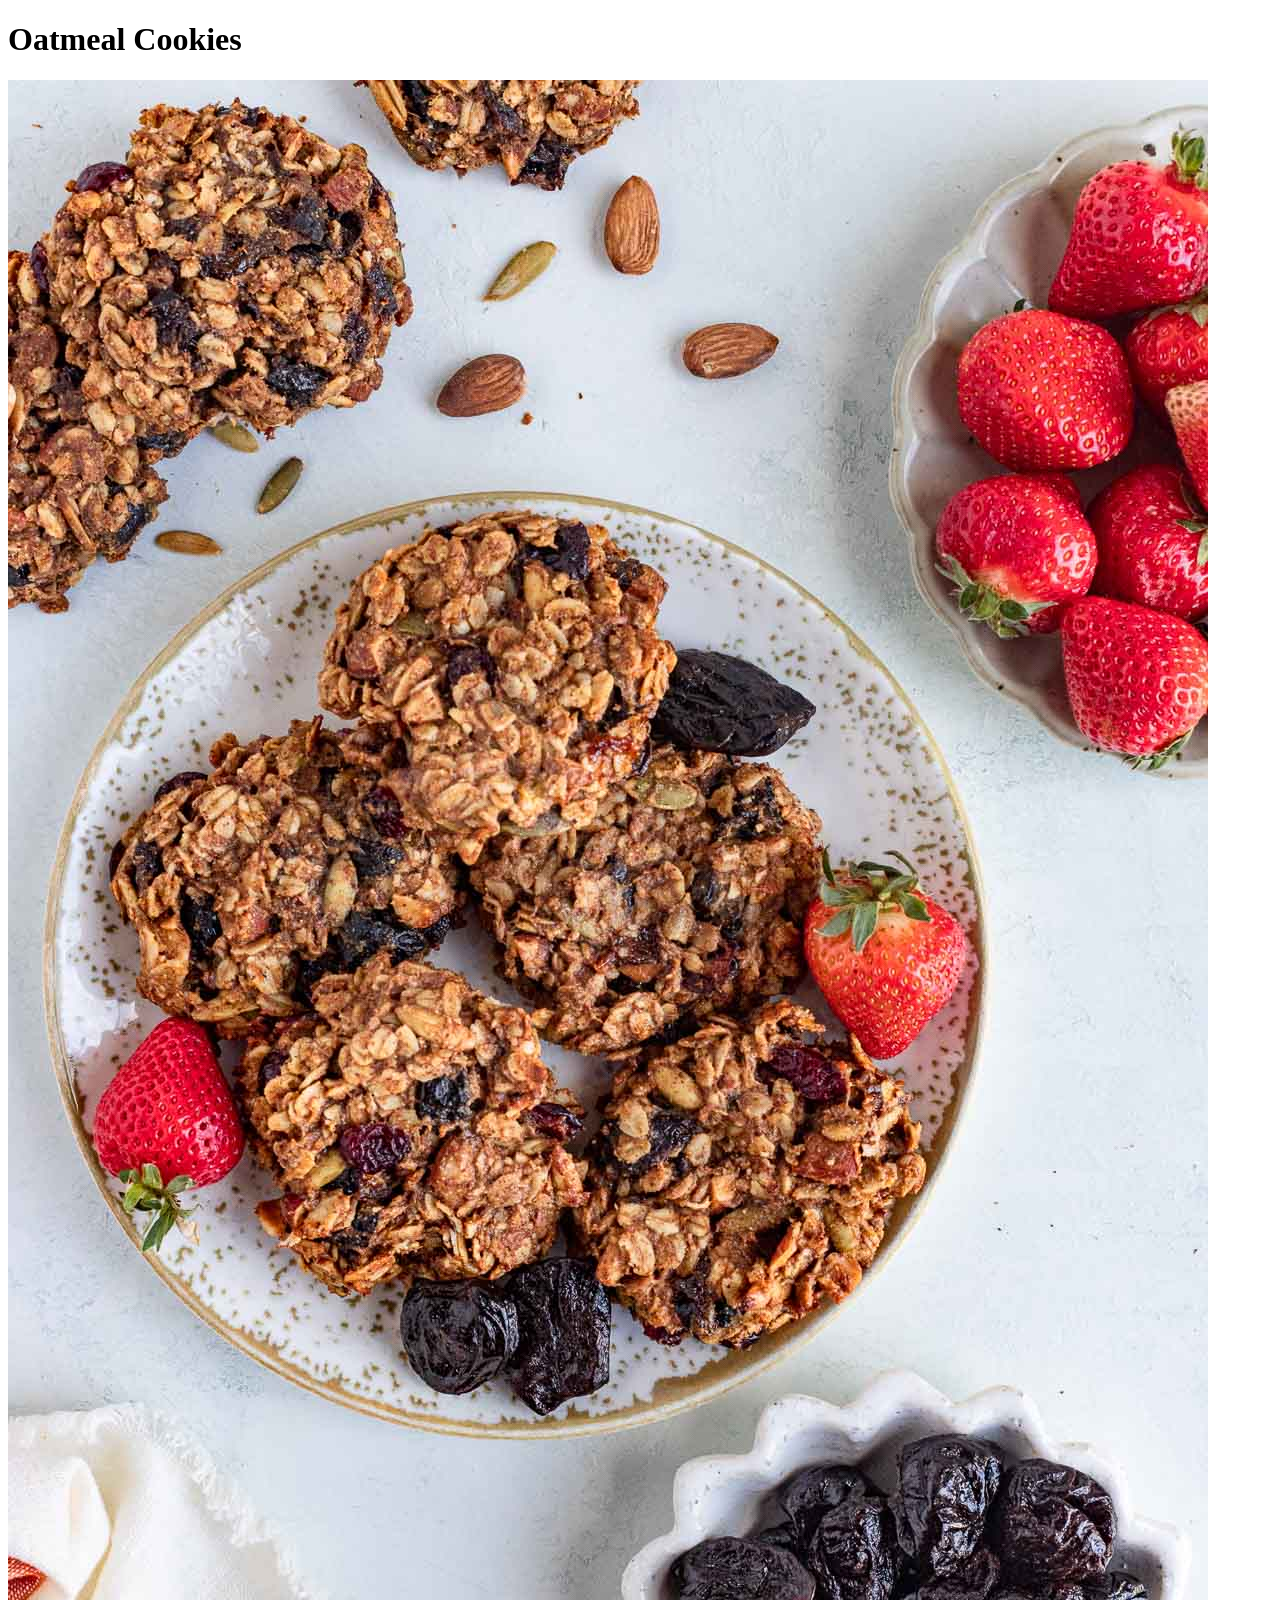
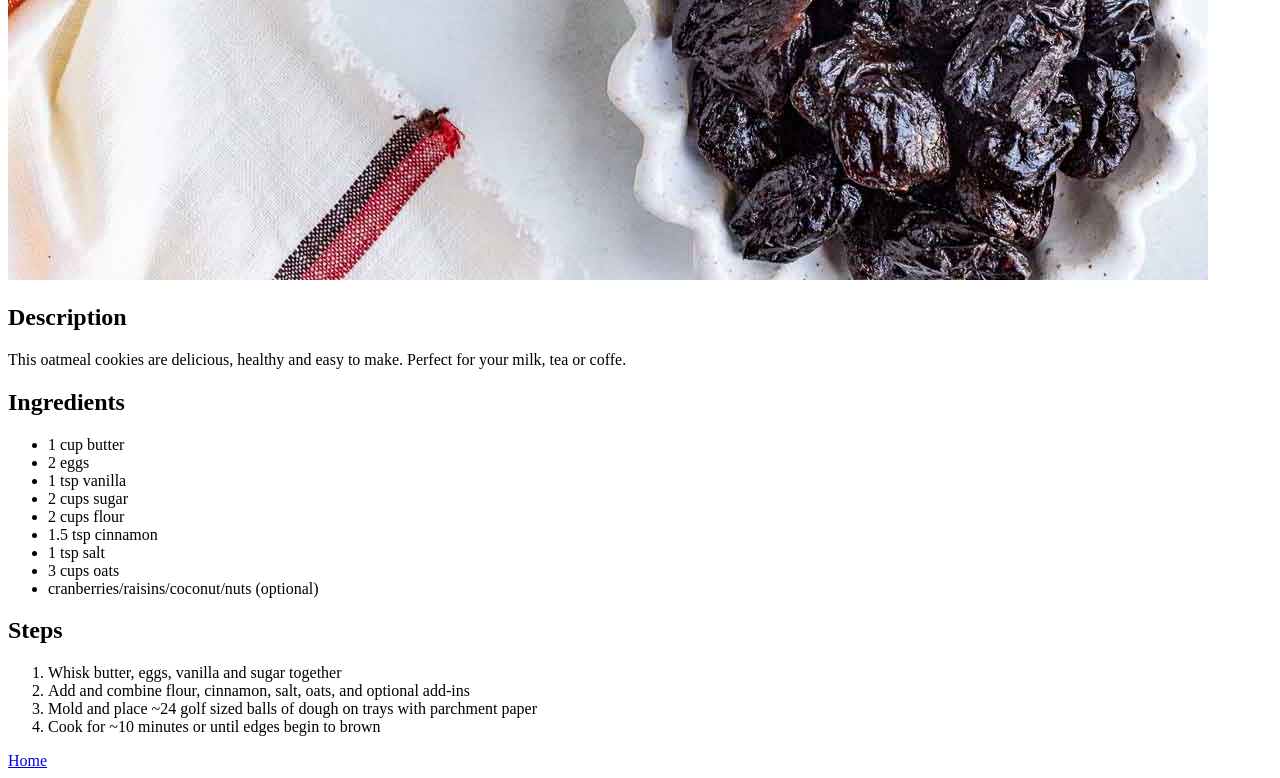
==== recipes/oatmeal_cookies.html @ d1a951be "Iteracion 3: Contenido de pagina de receta Se cambio la receta a galletas de avena. Se añadio una im" ====
<!DOCTYPE html>

<html>
  <head LANG="en">
    <meta charset="UTF-8">
    <meta name="viewport" content="width=device-width, initial-scale=1.0">
  </head>

  <body>
    <h1>Oatmeal Cookies</h1>

    <img src="../images/finished_cookies.jpg" alt="Image of a oatmeal cookies on top of a plate with strawberries."  
    width="1200" height="1800">

       <h2>Description</h2>

       <p>This oatmeal cookies are delicious, healthy and easy to make. Perfect for your milk, tea or coffe.</p>

       <h2>Ingredients</h2>

       <ul>
         <li>1 cup butter</li>
         <li>2 eggs</li>
         <li>1 tsp vanilla</li>
         <li>2 cups sugar</li>
         <li>2 cups flour</li>
         <li>1.5 tsp cinnamon</li>
         <li>1 tsp salt</li>
         <li>3 cups oats</li>
         <li>cranberries/raisins/coconut/nuts (optional)</li>
       </ul>

       <h2>Steps</h2>

       <ol>
         <li>Whisk butter, eggs, vanilla and sugar together</li>
         <li>Add and combine flour, cinnamon, salt, oats, and optional add-ins</li>
         <li>Mold and place ~24 golf sized balls of dough on trays with parchment paper</li>
         <li>Cook for ~10 minutes or until edges begin to brown</li>
       </ol>
       
       <a href="../index.html">Home</a>
       
  </body>

</html>
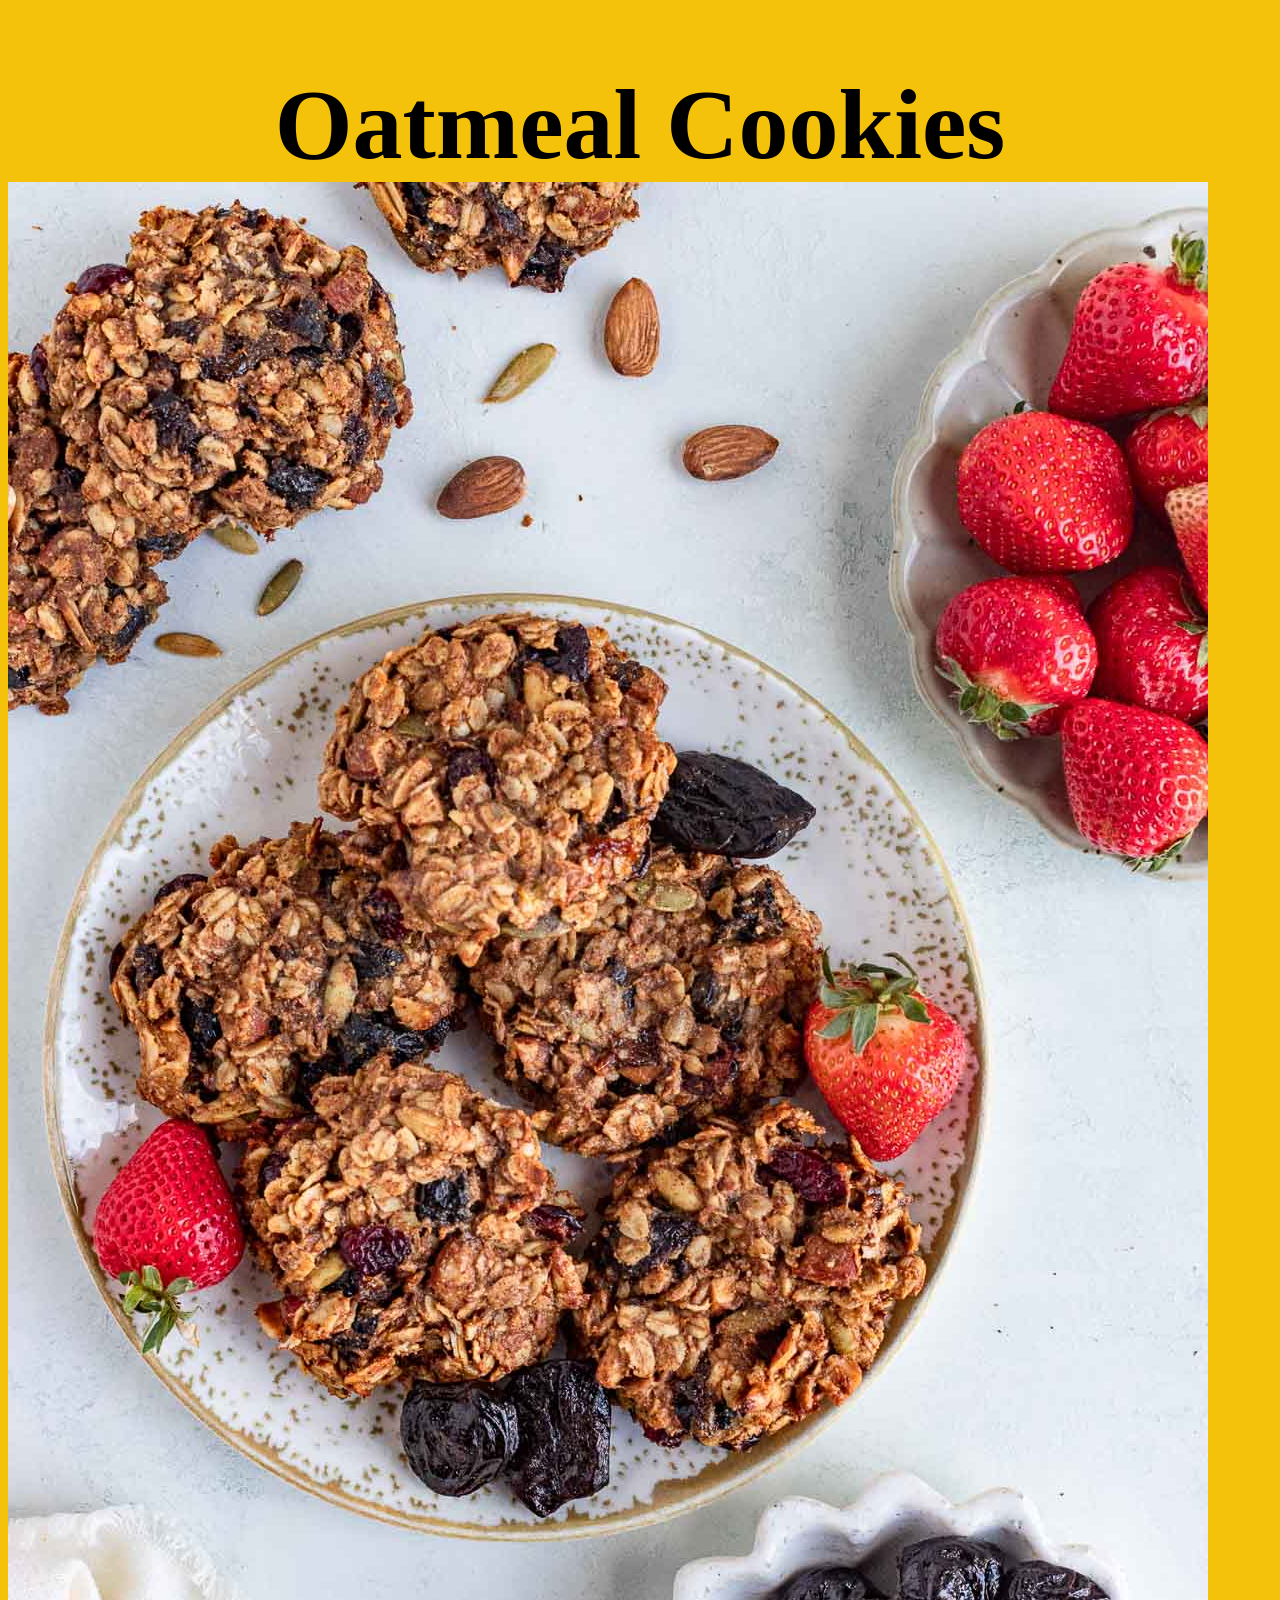
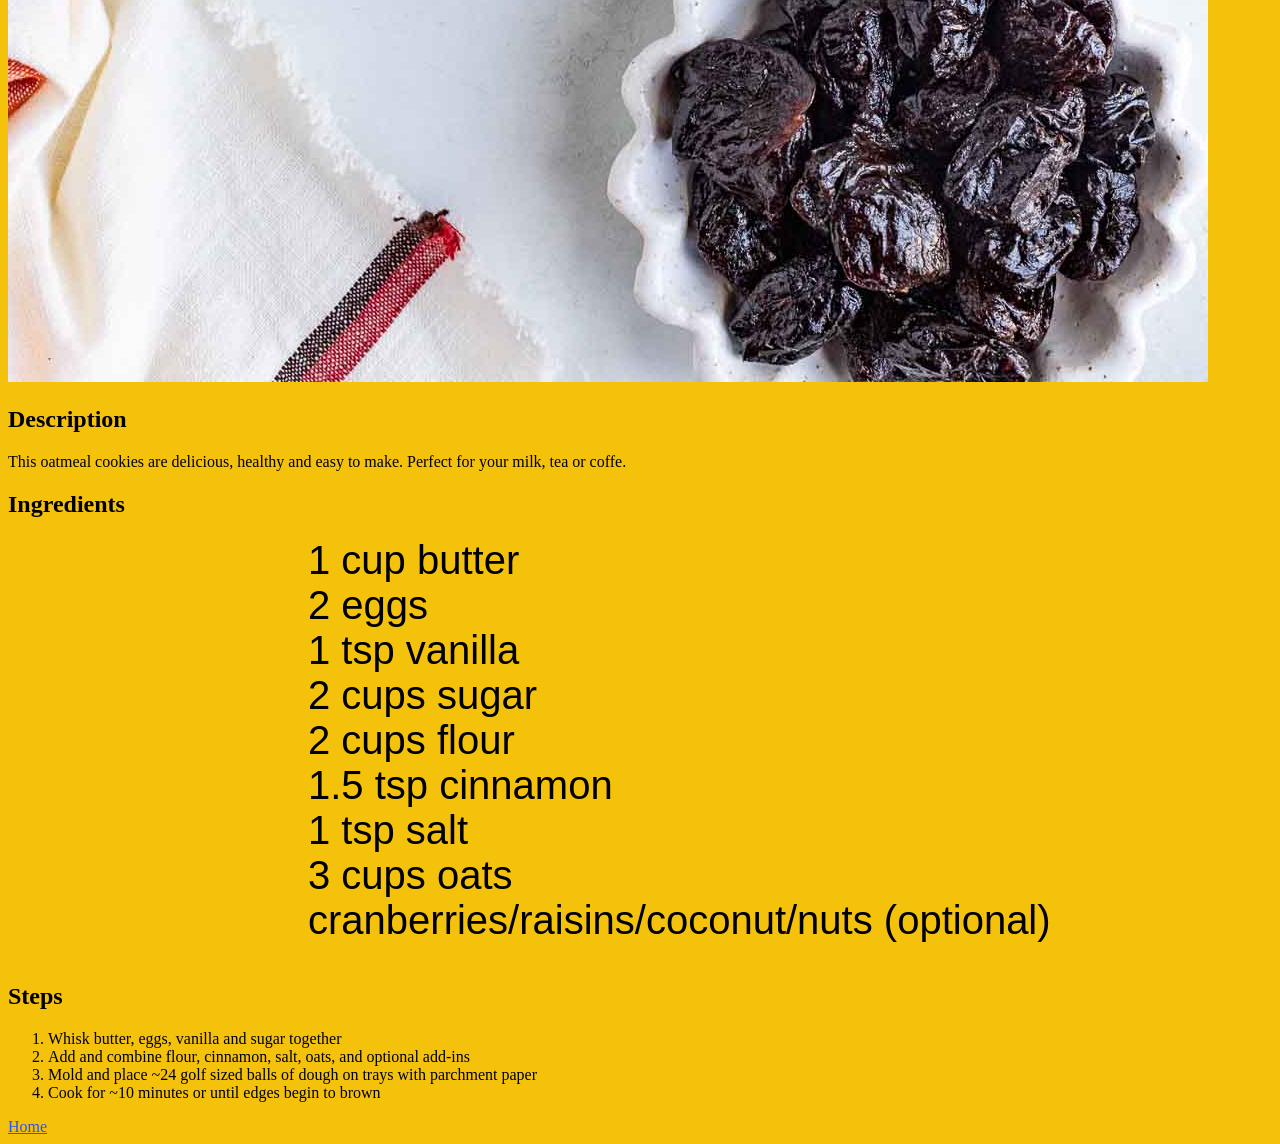
==== commit d29acc02: "Se enlazo la pagina de estilo a todos losdoc html" ====
--- a/recipes/oatmeal_cookies.html
+++ b/recipes/oatmeal_cookies.html
@@ -2,6 +2,7 @@
 
 <html>
   <head LANG="en">
+    <link rel="stylesheet" href="../styles.css">
     <meta charset="UTF-8">
     <meta name="viewport" content="width=device-width, initial-scale=1.0">
   </head>
--- a/styles.css
+++ b/styles.css
@@ -0,0 +1,41 @@
+
+ 
+body {
+	background-color: #f4C10b;
+}
+
+h1{
+	text-align: center;
+	font-size: 100px;
+	font-family: "Playwrite ID", "Times New Roman";
+	overflow: hidden;
+	margin-bottom: 0px;
+}
+
+.material-symbols-outlined {
+  font-variation-settings:
+  'FILL' 0,
+  'wght' 400,
+  'GRAD' 0,
+  'opsz' 24
+}
+
+
+ul{
+	padding-left: 300px;
+	list-style-type: none;
+	font-family: "Yuyu Short",sans-serif;
+	font-size: 40px;
+	margin-top: 0px;
+}
+
+
+a:link {
+	color: #2754F5;
+}
+
+a:hover , a:visited {
+	color: #6127F5;
+}
+
+
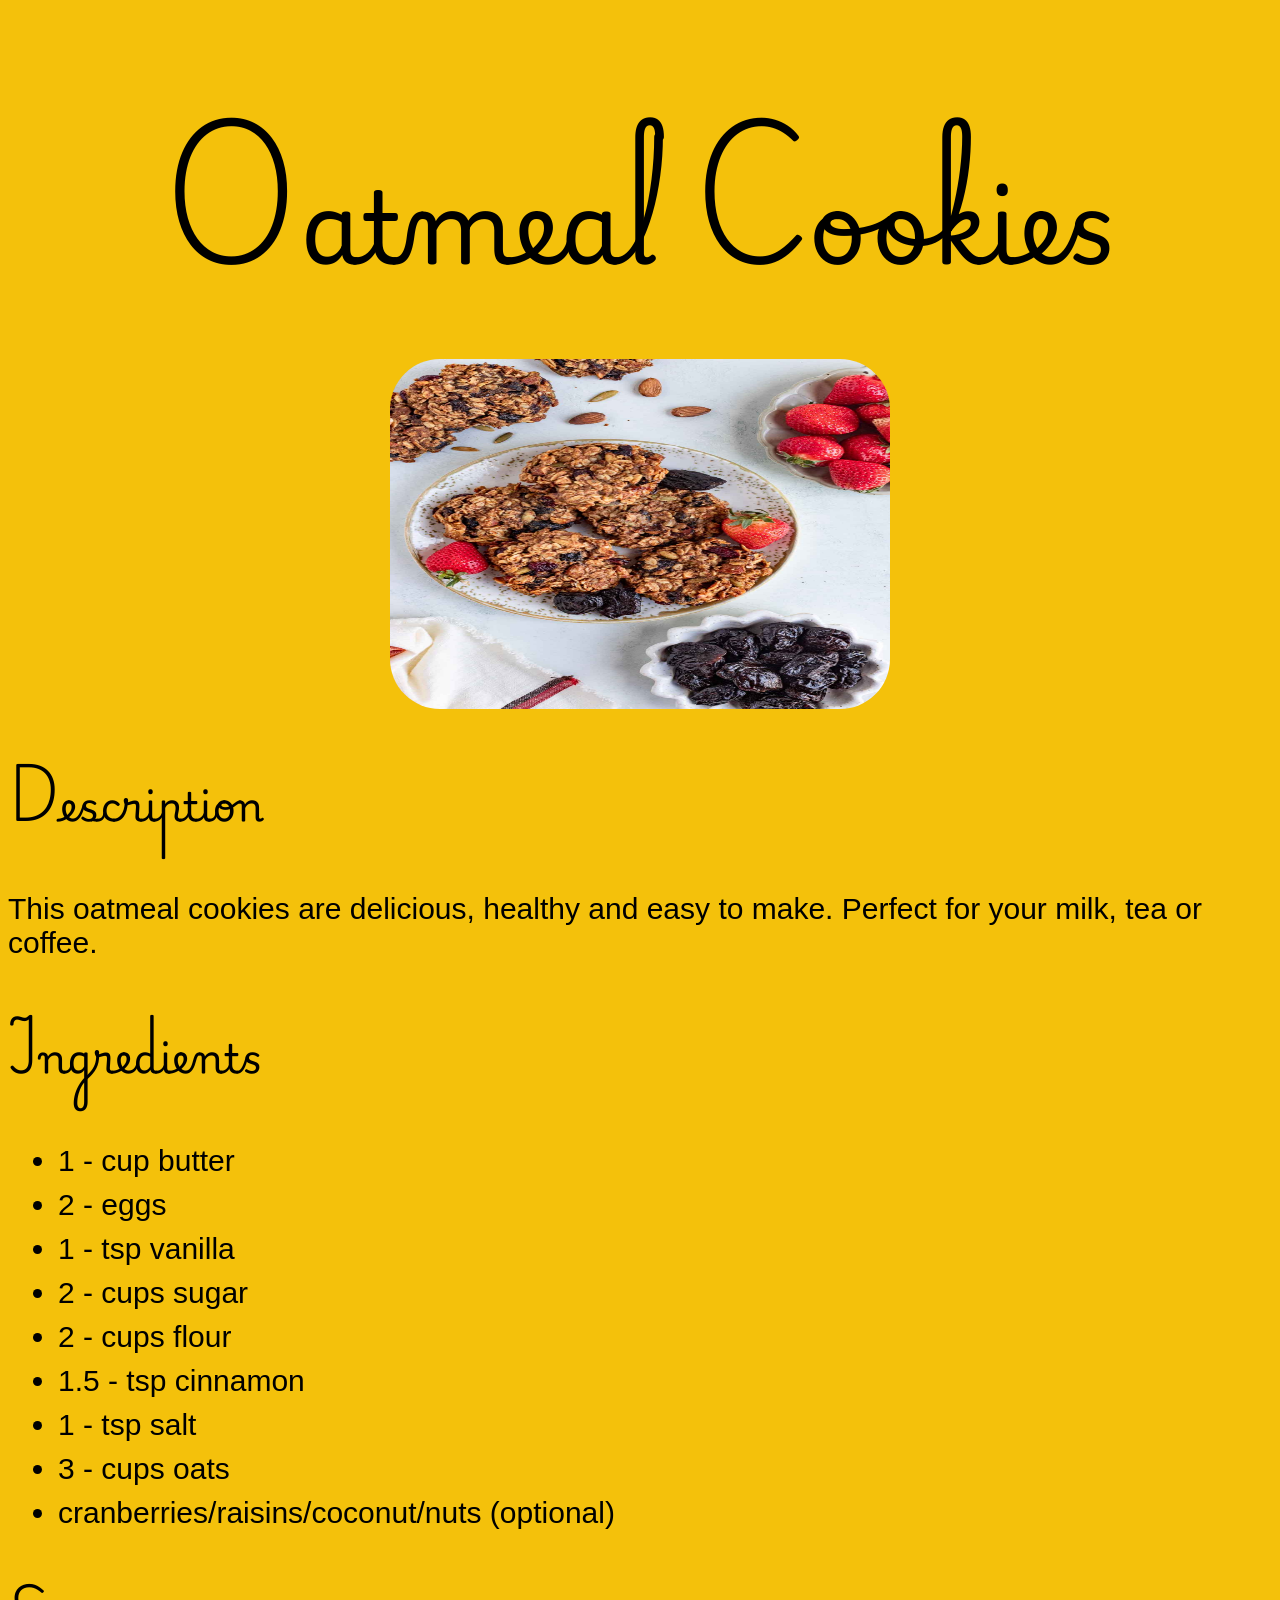
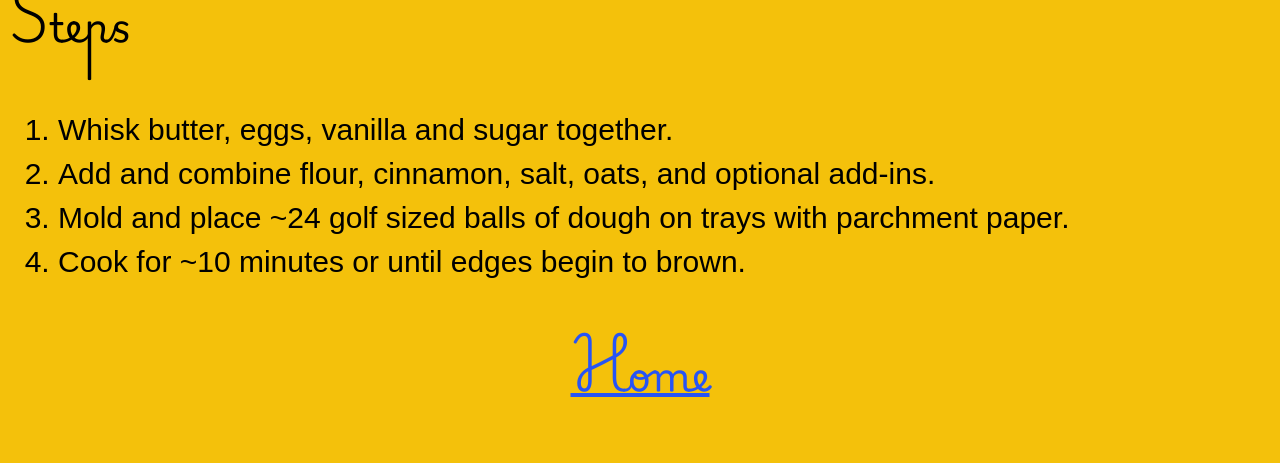
==== commit 053898bb: "Se añadieron estilos a todas las paginas utilizando algunas clases" ====
--- a/recipes/oatmeal_cookies.html
+++ b/recipes/oatmeal_cookies.html
@@ -2,9 +2,10 @@
 
 <html>
   <head LANG="en">
-    <link rel="stylesheet" href="../styles.css">
     <meta charset="UTF-8">
     <meta name="viewport" content="width=device-width, initial-scale=1.0">
+    <link href="https://fonts.googleapis.com/css2?family=Playwrite+ID:wght@100..400&Yuyu+Short&display=swap" rel="stylesheet">
+    <link rel="stylesheet" href="../styles.css">    
   </head>
 
   <body>
@@ -15,32 +16,32 @@
 
        <h2>Description</h2>
 
-       <p>This oatmeal cookies are delicious, healthy and easy to make. Perfect for your milk, tea or coffe.</p>
+       <p>This oatmeal cookies are delicious, healthy and easy to make. Perfect for your milk, tea or coffee.</p>
 
        <h2>Ingredients</h2>
 
-       <ul>
-         <li>1 cup butter</li>
-         <li>2 eggs</li>
-         <li>1 tsp vanilla</li>
-         <li>2 cups sugar</li>
-         <li>2 cups flour</li>
-         <li>1.5 tsp cinnamon</li>
-         <li>1 tsp salt</li>
-         <li>3 cups oats</li>
+       <ul class="ingredients">
+         <li>1 - cup butter</li>
+         <li>2 - eggs</li>
+         <li>1 - tsp vanilla</li>
+         <li>2 - cups sugar</li>
+         <li>2 - cups flour</li>
+         <li>1.5 - tsp cinnamon</li>
+         <li>1 - tsp salt</li>
+         <li>3 - cups oats</li>
          <li>cranberries/raisins/coconut/nuts (optional)</li>
        </ul>
 
        <h2>Steps</h2>
 
-       <ol>
-         <li>Whisk butter, eggs, vanilla and sugar together</li>
-         <li>Add and combine flour, cinnamon, salt, oats, and optional add-ins</li>
-         <li>Mold and place ~24 golf sized balls of dough on trays with parchment paper</li>
-         <li>Cook for ~10 minutes or until edges begin to brown</li>
+       <ol class="steps">
+         <li>Whisk butter, eggs, vanilla and sugar together.</li>
+         <li>Add and combine flour, cinnamon, salt, oats, and optional add-ins.</li>
+         <li>Mold and place ~24 golf sized balls of dough on trays with parchment paper.</li>
+         <li>Cook for ~10 minutes or until edges begin to brown.</li>
        </ol>
        
-       <a href="../index.html">Home</a>
+       <a class="home" href="../index.html"><h2>Home<h2></a>
        
   </body>
 
--- a/styles.css
+++ b/styles.css
@@ -12,6 +12,24 @@
 	margin-bottom: 0px;
 }
 
+h2{
+	font-family: "Playwrite ID", "Times New Roman";
+	font-size: 40px; 
+}
+
+.home {
+	text-align: center;
+}
+
+img{
+	width: 500px;
+	height: 350px;;
+	display: block;
+	margin-left: auto;
+	margin-right: auto;
+	border-radius: 50px;: 
+}
+
 .material-symbols-outlined {
   font-variation-settings:
   'FILL' 0,
@@ -20,11 +38,15 @@
   'opsz' 24
 }
 
+.menu,ul, ol, p{
+	font-family: "Yuyu Short",sans-serif;
+	font-size: 30px;
+}
 
-ul{
+
+.menu{
 	padding-left: 300px;
 	list-style-type: none;
-	font-family: "Yuyu Short",sans-serif;
 	font-size: 40px;
 	margin-top: 0px;
 }
@@ -39,3 +61,6 @@
 }
 
 
+li{
+	margin: 10px;
+}
